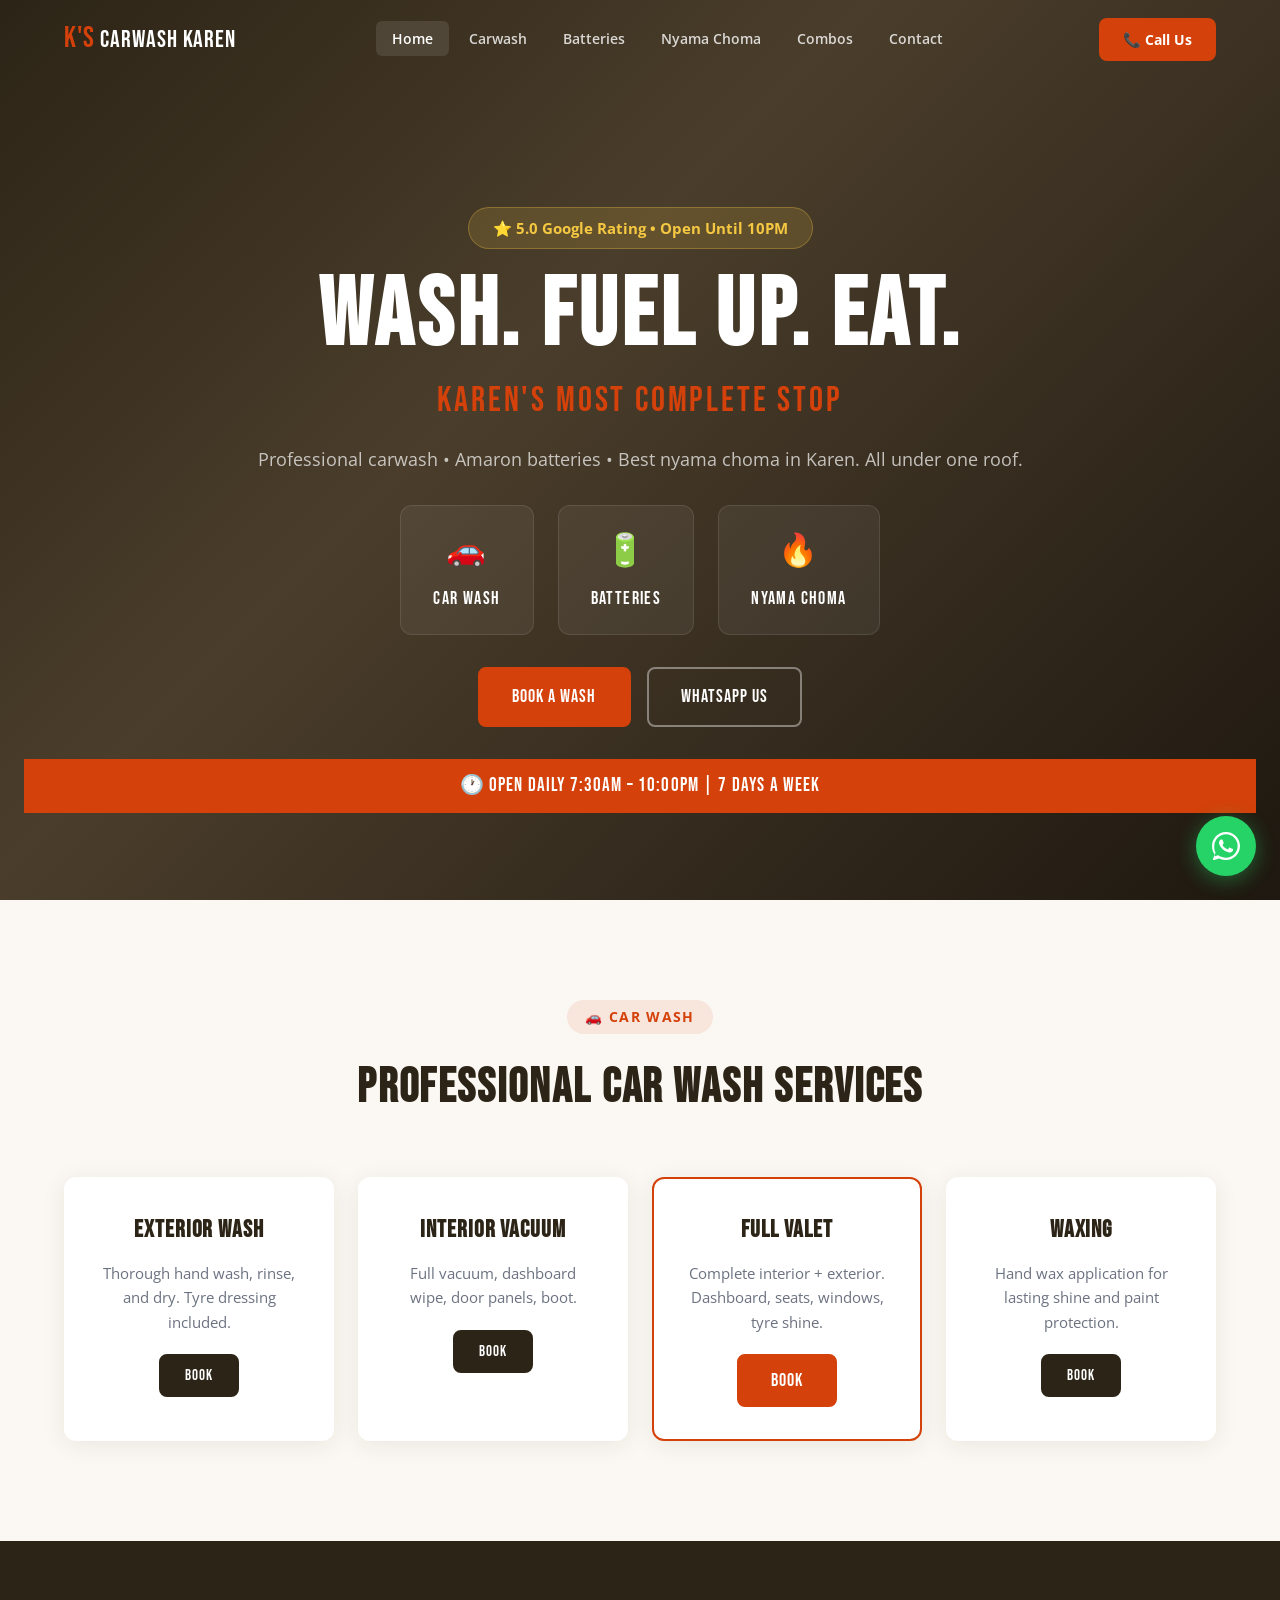
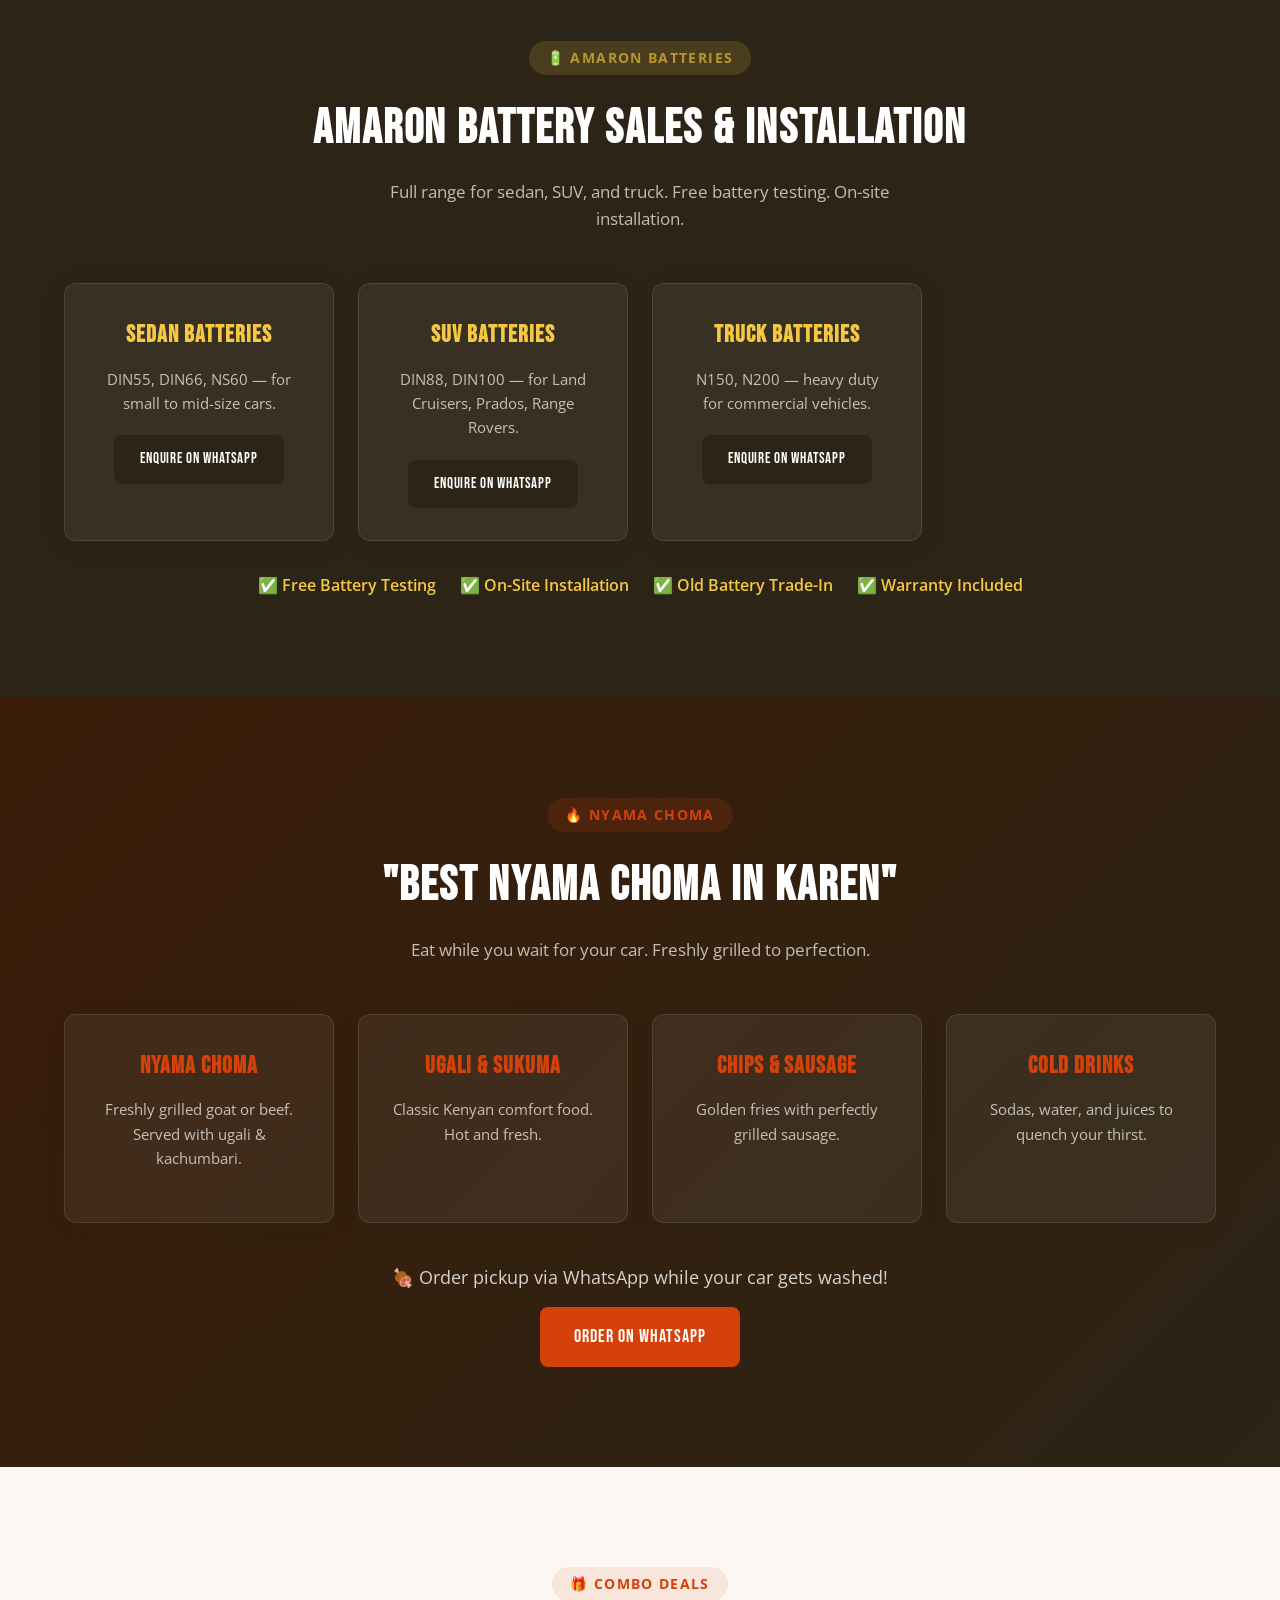
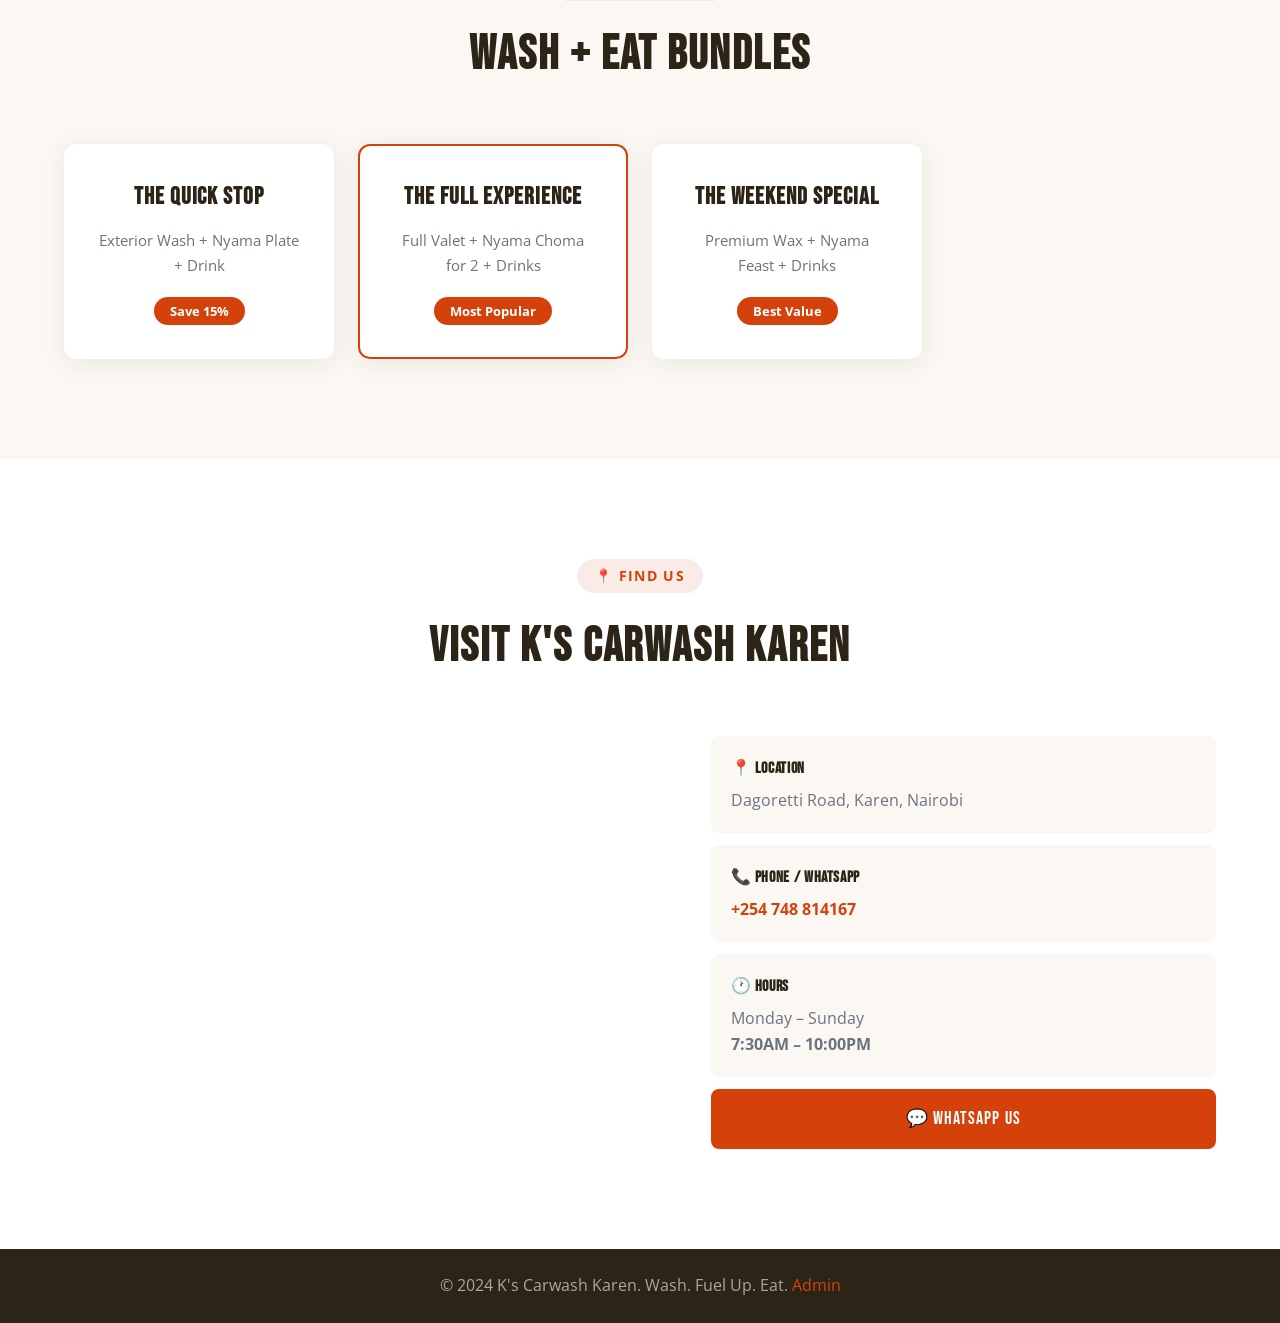
==== index.html @ 52c96e27 "Initial commit: Ks Carwash Karen website" ====
<!DOCTYPE html>
<html lang="en">
<head>
    <meta charset="UTF-8">
    <meta name="viewport" content="width=device-width, initial-scale=1.0">
    <title>K's Carwash Karen | Car Wash + Amaron Batteries + Nyama Choma | Open Until 10PM</title>
    <meta name="description" content="Karen's best carwash on Dagoretti Road. Full valet, Amaron batteries, best nyama choma in Karen. Open 7:30AM–10PM daily. Call +254 748 814167.">
    <link rel="preconnect" href="https://fonts.googleapis.com">
    <link href="https://fonts.googleapis.com/css2?family=Bebas+Neue&family=Open+Sans:wght@300;400;600;700&display=swap" rel="stylesheet">
    <link rel="stylesheet" href="style.css">
</head>
<body>
    <nav class="navbar" id="navbar">
        <div class="nav-container">
            <a href="#home" class="nav-logo"><span class="logo-k">K's</span> Carwash Karen</a>
            <ul class="nav-links" id="navLinks">
                <li><a href="#home" class="nav-link active">Home</a></li>
                <li><a href="#carwash" class="nav-link">Carwash</a></li>
                <li><a href="#batteries" class="nav-link">Batteries</a></li>
                <li><a href="#nyama" class="nav-link">Nyama Choma</a></li>
                <li><a href="#combos" class="nav-link">Combos</a></li>
                <li><a href="#contact" class="nav-link">Contact</a></li>
            </ul>
            <a href="https://wa.me/254748814167" class="nav-cta" target="_blank">📞 Call Us</a>
            <button class="hamburger" id="hamburger"><span></span><span></span><span></span></button>
        </div>
    </nav>

    <!-- HERO -->
    <section id="home" class="hero">
        <div class="hero-content">
            <div class="hero-badge">⭐ 5.0 Google Rating • Open Until 10PM</div>
            <h1>WASH. FUEL UP. EAT.</h1>
            <p class="hero-tagline">Karen's Most Complete Stop</p>
            <p class="hero-sub">Professional carwash • Amaron batteries • Best nyama choma in Karen. All under one roof.</p>
            <div class="hero-pillars">
                <a href="#carwash" class="pillar"><span class="pillar-icon">🚗</span><span>CAR WASH</span></a>
                <a href="#batteries" class="pillar"><span class="pillar-icon">🔋</span><span>BATTERIES</span></a>
                <a href="#nyama" class="pillar"><span class="pillar-icon">🔥</span><span>NYAMA CHOMA</span></a>
            </div>
            <div class="hero-actions">
                <a href="#carwash" class="btn btn-primary">Book a Wash</a>
                <a href="https://wa.me/254748814167" class="btn btn-outline" target="_blank">WhatsApp Us</a>
            </div>
        </div>
        <div class="hours-banner">🕐 Open Daily 7:30AM – 10:00PM | 7 Days a Week</div>
    </section>

    <!-- CARWASH -->
    <section id="carwash" class="section">
        <div class="container">
            <div class="section-header"><span class="tag">🚗 Car Wash</span><h2>Professional Car Wash Services</h2></div>
            <div class="services-grid">
                <div class="svc-card"><h3>Exterior Wash</h3><p>Thorough hand wash, rinse, and dry. Tyre dressing included.</p><button class="btn btn-small" onclick="bookWash('Exterior Wash')">Book</button></div>
                <div class="svc-card"><h3>Interior Vacuum</h3><p>Full vacuum, dashboard wipe, door panels, boot.</p><button class="btn btn-small" onclick="bookWash('Interior Vacuum')">Book</button></div>
                <div class="svc-card featured"><h3>Full Valet</h3><p>Complete interior + exterior. Dashboard, seats, windows, tyre shine.</p><button class="btn btn-primary" onclick="bookWash('Full Valet')">Book</button></div>
                <div class="svc-card"><h3>Waxing</h3><p>Hand wax application for lasting shine and paint protection.</p><button class="btn btn-small" onclick="bookWash('Waxing')">Book</button></div>
            </div>
            <!-- Booking Form -->
            <div class="book-form-wrap" id="carwashBooking" style="display:none">
                <h3>Book Your Wash</h3>
                <form id="washForm">
                    <div class="form-row"><div class="form-group"><label>Name *</label><input type="text" name="name" required></div><div class="form-group"><label>Phone *</label><input type="tel" name="phone" required></div></div>
                    <div class="form-row"><div class="form-group"><label>Car Type</label><input type="text" name="car" placeholder="e.g. Toyota Prado"></div><div class="form-group"><label>Service</label><input type="text" name="service" id="washService" readonly></div></div>
                    <div class="form-group"><label>Preferred Date</label><input type="date" name="date"></div>
                    <button type="submit" class="btn btn-primary btn-full">Submit Booking</button>
                </form>
            </div>
        </div>
    </section>

    <!-- BATTERIES -->
    <section id="batteries" class="section bat-section">
        <div class="container">
            <div class="section-header"><span class="tag bat-tag">🔋 Amaron Batteries</span><h2>Amaron Battery Sales & Installation</h2><p>Full range for sedan, SUV, and truck. Free battery testing. On-site installation.</p></div>
            <div class="bat-grid">
                <div class="bat-card"><h3>Sedan Batteries</h3><p>DIN55, DIN66, NS60 — for small to mid-size cars.</p><a href="https://wa.me/254748814167?text=Hi%2C%20I%20need%20an%20Amaron%20battery%20for%20my%20sedan" class="btn btn-small" target="_blank">Enquire on WhatsApp</a></div>
                <div class="bat-card"><h3>SUV Batteries</h3><p>DIN88, DIN100 — for Land Cruisers, Prados, Range Rovers.</p><a href="https://wa.me/254748814167?text=Hi%2C%20I%20need%20an%20Amaron%20battery%20for%20my%20SUV" class="btn btn-small" target="_blank">Enquire on WhatsApp</a></div>
                <div class="bat-card"><h3>Truck Batteries</h3><p>N150, N200 — heavy duty for commercial vehicles.</p><a href="https://wa.me/254748814167?text=Hi%2C%20I%20need%20an%20Amaron%20truck%20battery" class="btn btn-small" target="_blank">Enquire on WhatsApp</a></div>
            </div>
            <div class="bat-features">
                <span>✅ Free Battery Testing</span>
                <span>✅ On-Site Installation</span>
                <span>✅ Old Battery Trade-In</span>
                <span>✅ Warranty Included</span>
            </div>
        </div>
    </section>

    <!-- NYAMA CHOMA -->
    <section id="nyama" class="section nyama-section">
        <div class="container">
            <div class="section-header"><span class="tag fire-tag">🔥 Nyama Choma</span><h2>"Best Nyama Choma in Karen"</h2><p>Eat while you wait for your car. Freshly grilled to perfection.</p></div>
            <div class="menu-grid">
                <div class="menu-card"><h3>Nyama Choma</h3><p>Freshly grilled goat or beef. Served with ugali & kachumbari.</p></div>
                <div class="menu-card"><h3>Ugali & Sukuma</h3><p>Classic Kenyan comfort food. Hot and fresh.</p></div>
                <div class="menu-card"><h3>Chips & Sausage</h3><p>Golden fries with perfectly grilled sausage.</p></div>
                <div class="menu-card"><h3>Cold Drinks</h3><p>Sodas, water, and juices to quench your thirst.</p></div>
            </div>
            <div class="nyama-cta">
                <p>🍖 Order pickup via WhatsApp while your car gets washed!</p>
                <a href="https://wa.me/254748814167?text=Hi%2C%20I'd%20like%20to%20order%20nyama%20choma" class="btn btn-primary" target="_blank">Order on WhatsApp</a>
            </div>
        </div>
    </section>

    <!-- COMBOS -->
    <section id="combos" class="section">
        <div class="container">
            <div class="section-header"><span class="tag">🎁 Combo Deals</span><h2>Wash + Eat Bundles</h2></div>
            <div class="combo-grid">
                <div class="combo-card"><h3>The Quick Stop</h3><p>Exterior Wash + Nyama Plate + Drink</p><span class="combo-badge">Save 15%</span></div>
                <div class="combo-card featured"><h3>The Full Experience</h3><p>Full Valet + Nyama Choma for 2 + Drinks</p><span class="combo-badge">Most Popular</span></div>
                <div class="combo-card"><h3>The Weekend Special</h3><p>Premium Wax + Nyama Feast + Drinks</p><span class="combo-badge">Best Value</span></div>
            </div>
        </div>
    </section>

    <!-- CONTACT -->
    <section id="contact" class="section contact-section">
        <div class="container">
            <div class="section-header"><span class="tag">📍 Find Us</span><h2>Visit K's Carwash Karen</h2></div>
            <div class="contact-grid">
                <div class="contact-map"><iframe src="https://www.google.com/maps/embed?pb=!1m18!1m12!1m3!1d15955!2d36.7!3d-1.32" width="100%" height="350" style="border:0;border-radius:12px" loading="lazy"></iframe></div>
                <div class="contact-info">
                    <div class="c-card"><h4>📍 Location</h4><p>Dagoretti Road, Karen, Nairobi</p></div>
                    <div class="c-card"><h4>📞 Phone / WhatsApp</h4><p><a href="tel:+254748814167">+254 748 814167</a></p></div>
                    <div class="c-card"><h4>🕐 Hours</h4><p>Monday – Sunday<br><strong>7:30AM – 10:00PM</strong></p></div>
                    <a href="https://wa.me/254748814167" class="btn btn-primary btn-full" target="_blank">💬 WhatsApp Us</a>
                </div>
            </div>
        </div>
    </section>

    <footer class="footer"><div class="container"><p>© 2024 K's Carwash Karen. Wash. Fuel Up. Eat. <a href="admin.html">Admin</a></p></div></footer>
    <a href="https://wa.me/254748814167" class="whatsapp-float" target="_blank"><svg width="28" height="28" viewBox="0 0 24 24" fill="white"><path d="M17.472 14.382c-.297-.149-1.758-.867-2.03-.967-.273-.099-.471-.148-.67.15-.197.297-.767.966-.94 1.164-.173.199-.347.223-.644.075-.297-.15-1.255-.463-2.39-1.475-.883-.788-1.48-1.761-1.653-2.059-.173-.297-.018-.458.13-.606.134-.133.298-.347.446-.52.149-.174.198-.298.298-.497.099-.198.05-.371-.025-.52-.075-.149-.669-1.612-.916-2.207-.242-.579-.487-.5-.669-.51-.173-.008-.371-.01-.57-.01-.198 0-.52.074-.792.372-.272.297-1.04 1.016-1.04 2.479 0 1.462 1.065 2.875 1.213 3.074.149.198 2.096 3.2 5.077 4.487.709.306 1.262.489 1.694.625.712.227 1.36.195 1.871.118.571-.085 1.758-.719 2.006-1.413.248-.694.248-1.289.173-1.413-.074-.124-.272-.198-.57-.347z"/><path d="M12 0C5.373 0 0 5.373 0 12c0 2.625.846 5.059 2.284 7.034L.789 23.492a.5.5 0 00.612.638l4.685-1.367A11.934 11.934 0 0012 24c6.627 0 12-5.373 12-12S18.627 0 12 0zm0 22c-2.319 0-4.476-.678-6.293-1.843l-.44-.282-3.065.894.826-3.14-.293-.454A9.958 9.958 0 012 12C2 6.486 6.486 2 12 2s10 4.486 10 10-4.486 10-10 10z"/></svg></a>
    <div class="toast" id="toast"></div>
    <script src="script.js"></script>
</body>
</html>
---- style.css ----
/* K's Carwash Karen — Charcoal #2C2416 | Fiery Orange #D4410A | Battery Yellow #F5C842 */
*,*::before,*::after{margin:0;padding:0;box-sizing:border-box}
:root{--primary:#2C2416;--primary-light:#4a3d2b;--accent:#D4410A;--yellow:#F5C842;--bg:#FBF8F3;--white:#fff;--text:#1a1a1a;--text-light:#6b7280;--shadow:0 4px 24px rgba(44,36,22,0.08);--shadow-lg:0 12px 48px rgba(44,36,22,0.14);--radius:12px;--transition:0.3s cubic-bezier(0.4,0,0.2,1)}
html{scroll-behavior:smooth}body{font-family:'Open Sans',sans-serif;background:var(--bg);color:var(--text);line-height:1.6;overflow-x:hidden}
h1,h2,h3,h4{font-family:'Bebas Neue',sans-serif;letter-spacing:0.04em}
.container{max-width:1200px;margin:0 auto;padding:0 24px}a{text-decoration:none;color:inherit;transition:var(--transition)}

.btn{display:inline-flex;align-items:center;gap:8px;padding:14px 32px;border-radius:8px;font-family:'Bebas Neue',sans-serif;font-size:1.1rem;letter-spacing:0.06em;border:2px solid transparent;cursor:pointer;transition:var(--transition)}
.btn-primary{background:var(--accent);color:var(--white);border-color:var(--accent)}.btn-primary:hover{background:#b83808;transform:translateY(-2px);box-shadow:0 8px 24px rgba(212,65,10,0.3)}
.btn-outline{background:transparent;color:var(--white);border-color:rgba(255,255,255,0.4)}.btn-outline:hover{border-color:var(--white);background:rgba(255,255,255,0.1)}
.btn-small{padding:10px 24px;font-size:0.95rem;background:var(--primary);color:var(--white);border-color:var(--primary)}.btn-small:hover{background:var(--primary-light)}
.btn-full{width:100%;justify-content:center}

.navbar{position:fixed;top:0;left:0;right:0;z-index:1000;padding:16px 0;transition:var(--transition)}.navbar.scrolled{background:rgba(44,36,22,0.97);backdrop-filter:blur(12px);padding:10px 0}
.nav-container{max-width:1200px;margin:0 auto;padding:0 24px;display:flex;align-items:center;justify-content:space-between}
.nav-logo{font-family:'Bebas Neue',sans-serif;font-size:1.5rem;color:var(--white);letter-spacing:0.04em}.logo-k{color:var(--accent);font-size:1.8rem}
.nav-links{display:flex;list-style:none;gap:4px}.nav-link{padding:8px 16px;color:rgba(255,255,255,0.8);font-size:0.9rem;font-weight:600;border-radius:6px}.nav-link:hover,.nav-link.active{color:var(--white);background:rgba(255,255,255,0.1)}
.nav-cta{padding:10px 24px;background:var(--accent);color:var(--white);border-radius:8px;font-weight:700;font-size:0.9rem}
.hamburger{display:none;background:none;border:none;cursor:pointer;padding:8px}.hamburger span{display:block;width:24px;height:2px;background:white;margin:5px 0;transition:var(--transition)}

.hero{min-height:100vh;display:flex;flex-direction:column;align-items:center;justify-content:center;text-align:center;background:linear-gradient(135deg,#2C2416 0%,#4a3d2b 40%,#1e1810 100%);padding:120px 24px 0;position:relative}
.hero-content{max-width:800px}
.hero-badge{display:inline-block;padding:8px 24px;border-radius:50px;background:rgba(245,200,66,0.15);border:1px solid rgba(245,200,66,0.3);color:var(--yellow);font-size:0.95rem;font-weight:700;margin-bottom:20px}
.hero h1{font-size:clamp(3rem,8vw,6rem);color:var(--white);margin-bottom:8px;line-height:1}
.hero-tagline{font-family:'Bebas Neue',sans-serif;font-size:clamp(1.5rem,3vw,2.2rem);color:var(--accent);margin-bottom:16px;letter-spacing:0.08em}
.hero-sub{font-size:1.1rem;color:rgba(255,255,255,0.7);margin-bottom:32px}
.hero-pillars{display:flex;gap:24px;justify-content:center;margin-bottom:32px;flex-wrap:wrap}
.pillar{display:flex;flex-direction:column;align-items:center;gap:8px;padding:20px 32px;background:rgba(255,255,255,0.06);border:1px solid rgba(255,255,255,0.1);border-radius:var(--radius);color:var(--white);font-family:'Bebas Neue',sans-serif;font-size:1.1rem;letter-spacing:0.08em;transition:var(--transition)}
.pillar:hover{background:rgba(212,65,10,0.2);border-color:var(--accent)}.pillar-icon{font-size:2rem}
.hero-actions{display:flex;gap:16px;justify-content:center;flex-wrap:wrap;margin-bottom:32px}
.hours-banner{background:var(--accent);color:var(--white);padding:12px;text-align:center;font-family:'Bebas Neue',sans-serif;font-size:1.2rem;letter-spacing:0.06em;width:100%}

.section{padding:100px 0}.section-header{text-align:center;margin-bottom:50px}
.tag{display:inline-block;padding:6px 18px;border-radius:50px;background:rgba(212,65,10,0.1);color:var(--accent);font-size:0.85rem;font-weight:700;text-transform:uppercase;letter-spacing:0.1em;margin-bottom:16px}
.bat-tag{background:rgba(245,200,66,0.15)!important;color:#b8952e!important}.fire-tag{background:rgba(212,65,10,0.15)!important}
.section-header h2{font-size:clamp(2rem,4vw,3rem);color:var(--primary);margin-bottom:12px}
.section-header p{font-size:1.05rem;color:var(--text-light);max-width:550px;margin:0 auto}

.services-grid,.bat-grid,.menu-grid,.combo-grid{display:grid;grid-template-columns:repeat(auto-fill,minmax(260px,1fr));gap:24px}
.svc-card,.bat-card,.menu-card,.combo-card{background:var(--white);padding:32px;border-radius:var(--radius);box-shadow:var(--shadow);transition:var(--transition);text-align:center;border:2px solid transparent}
.svc-card:hover,.bat-card:hover,.menu-card:hover,.combo-card:hover{transform:translateY(-6px);box-shadow:var(--shadow-lg)}
.svc-card.featured,.combo-card.featured{border-color:var(--accent);transform:scale(1.03)}
.svc-card h3,.bat-card h3,.menu-card h3,.combo-card h3{font-size:1.5rem;color:var(--primary);margin-bottom:12px}
.svc-card p,.bat-card p,.menu-card p,.combo-card p{color:var(--text-light);margin-bottom:20px;font-size:0.95rem}
.combo-badge{display:inline-block;padding:4px 16px;background:var(--accent);color:var(--white);border-radius:50px;font-size:0.8rem;font-weight:700}

.bat-section{background:var(--primary);color:var(--white)}.bat-section .section-header h2{color:var(--white)}.bat-section .section-header p{color:rgba(255,255,255,0.7)}
.bat-card{background:rgba(255,255,255,0.06);border:1px solid rgba(255,255,255,0.1);color:var(--white)}.bat-card h3{color:var(--yellow)}.bat-card p{color:rgba(255,255,255,0.7)}
.bat-features{display:flex;gap:24px;justify-content:center;flex-wrap:wrap;margin-top:32px;color:var(--yellow);font-weight:600}

.nyama-section{background:linear-gradient(135deg,#3a1c08,#2C2416)}.nyama-section .section-header h2{color:var(--white)}.nyama-section .section-header p{color:rgba(255,255,255,0.7)}
.menu-card{background:rgba(255,255,255,0.06);border:1px solid rgba(255,255,255,0.1);color:var(--white)}.menu-card h3{color:var(--accent)}.menu-card p{color:rgba(255,255,255,0.7)}
.nyama-cta{text-align:center;margin-top:40px;color:var(--white)}
.nyama-cta p{font-size:1.1rem;margin-bottom:16px;color:rgba(255,255,255,0.8)}

.book-form-wrap{max-width:600px;margin:40px auto 0;background:var(--white);padding:40px;border-radius:var(--radius);box-shadow:var(--shadow-lg)}
.book-form-wrap h3{font-size:1.8rem;color:var(--primary);margin-bottom:24px;text-align:center}
.form-row{display:grid;grid-template-columns:1fr 1fr;gap:16px}.form-group{margin-bottom:16px}
.form-group label{display:block;margin-bottom:6px;font-size:0.9rem;font-weight:700;color:var(--primary)}
.form-group input,.form-group select{width:100%;padding:12px 16px;border:1px solid rgba(0,0,0,0.12);border-radius:8px;font-family:'Open Sans',sans-serif;font-size:0.95rem;background:var(--bg)}
.form-group input:focus,.form-group select:focus{outline:none;border-color:var(--accent);box-shadow:0 0 0 3px rgba(212,65,10,0.1)}

.contact-section{background:var(--white)}.contact-grid{display:grid;grid-template-columns:1.2fr 1fr;gap:40px}
.c-card{padding:20px;background:var(--bg);border-radius:8px;margin-bottom:12px}.c-card h4{color:var(--primary);margin-bottom:6px}.c-card p{color:var(--text-light)}.c-card a{color:var(--accent);font-weight:700}

.footer{background:var(--primary);color:rgba(255,255,255,0.6);padding:24px 0;text-align:center}.footer a{color:var(--accent)}
.whatsapp-float{position:fixed;bottom:24px;right:24px;z-index:999;width:60px;height:60px;border-radius:50%;background:#25D366;display:flex;align-items:center;justify-content:center;box-shadow:0 4px 20px rgba(37,211,102,0.4);animation:pulse 2s infinite}
@keyframes pulse{0%,100%{box-shadow:0 4px 20px rgba(37,211,102,0.4)}50%{box-shadow:0 4px 30px rgba(37,211,102,0.6),0 0 0 10px rgba(37,211,102,0.1)}}
.toast{position:fixed;bottom:100px;left:50%;transform:translateX(-50%) translateY(20px);background:var(--primary);color:var(--white);padding:16px 32px;border-radius:8px;font-weight:700;z-index:3000;opacity:0;transition:var(--transition);pointer-events:none}.toast.show{opacity:1;transform:translateX(-50%) translateY(0)}
.fade-in{opacity:0;transform:translateY(30px);transition:opacity 0.6s ease,transform 0.6s ease}.fade-in.visible{opacity:1;transform:translateY(0)}

@media(max-width:768px){.nav-links{display:none;flex-direction:column;position:absolute;top:100%;left:0;right:0;background:rgba(44,36,22,0.98);padding:16px 24px}.nav-links.active{display:flex}.nav-cta{display:none}.hamburger{display:block}.services-grid,.bat-grid,.menu-grid,.combo-grid{grid-template-columns:1fr}.contact-grid{grid-template-columns:1fr}.form-row{grid-template-columns:1fr}.hero-pillars{flex-direction:column;align-items:center}.bat-features{flex-direction:column;align-items:center}}
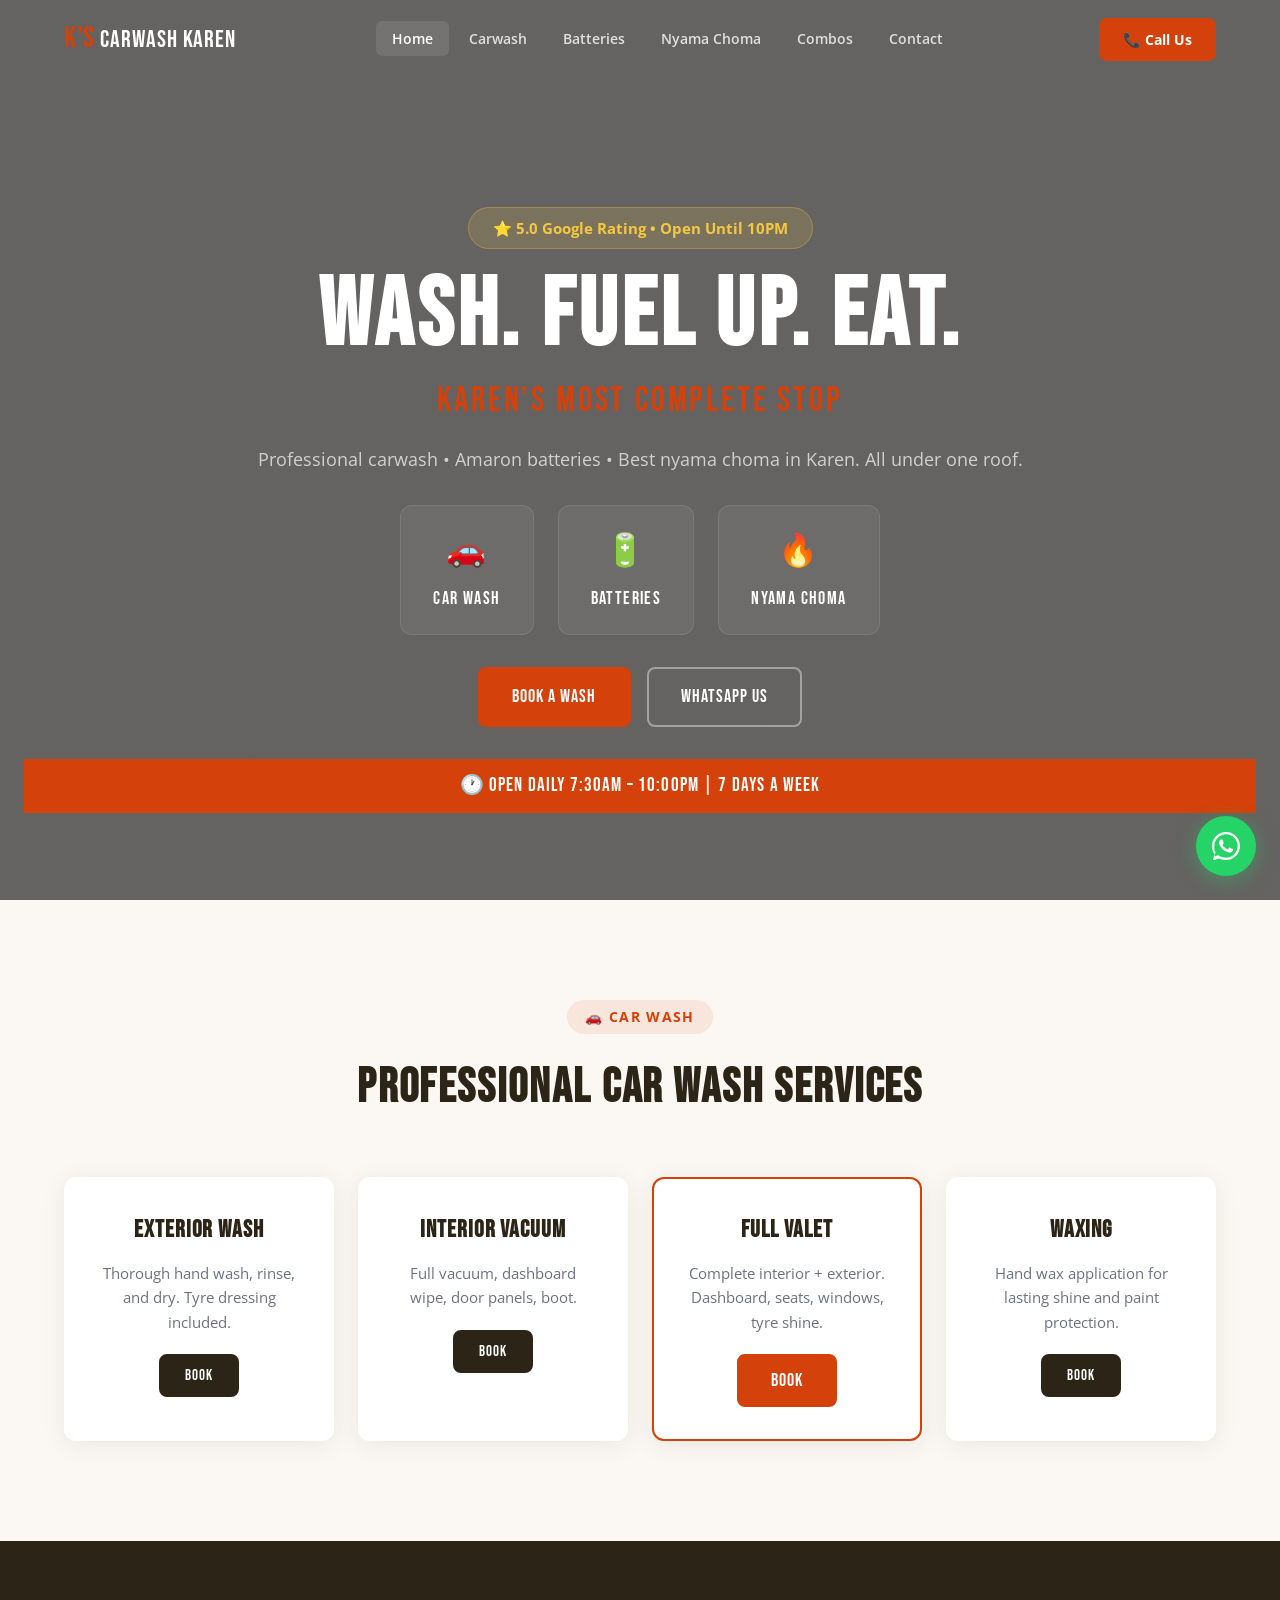
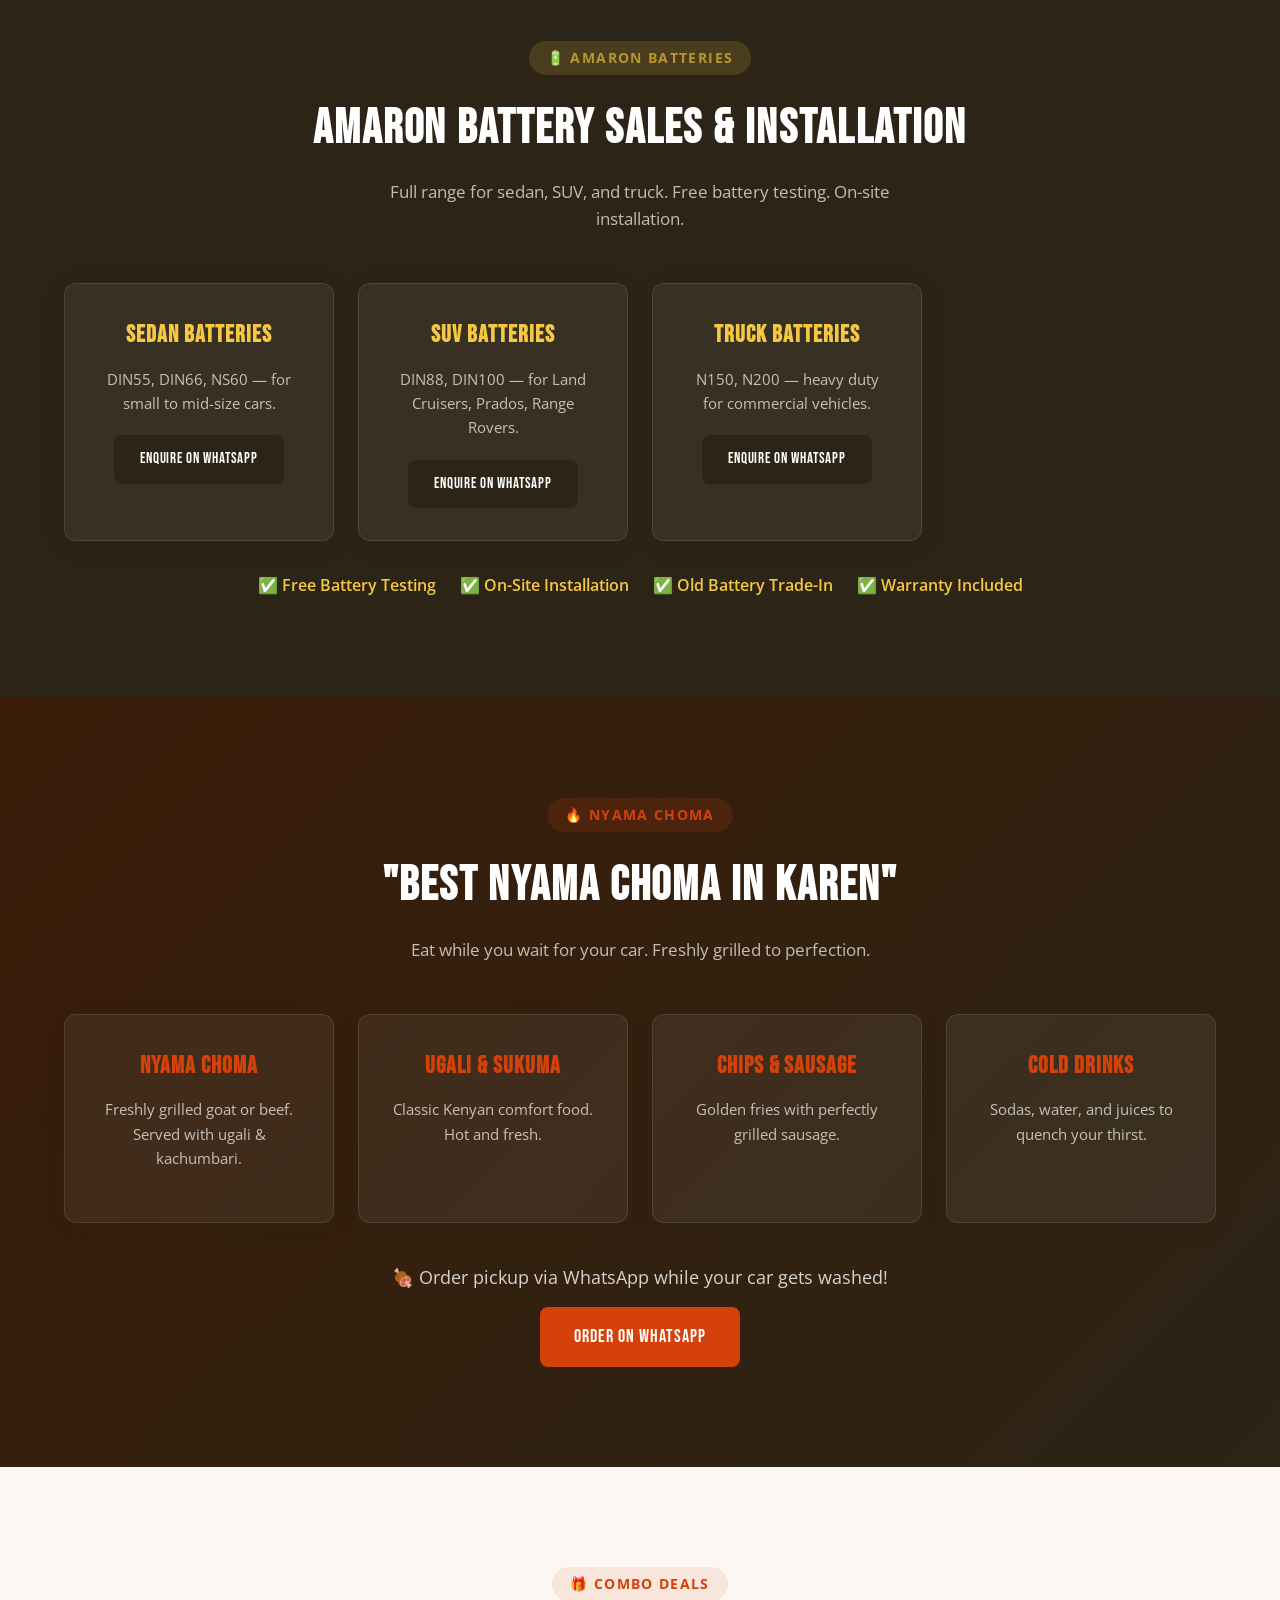
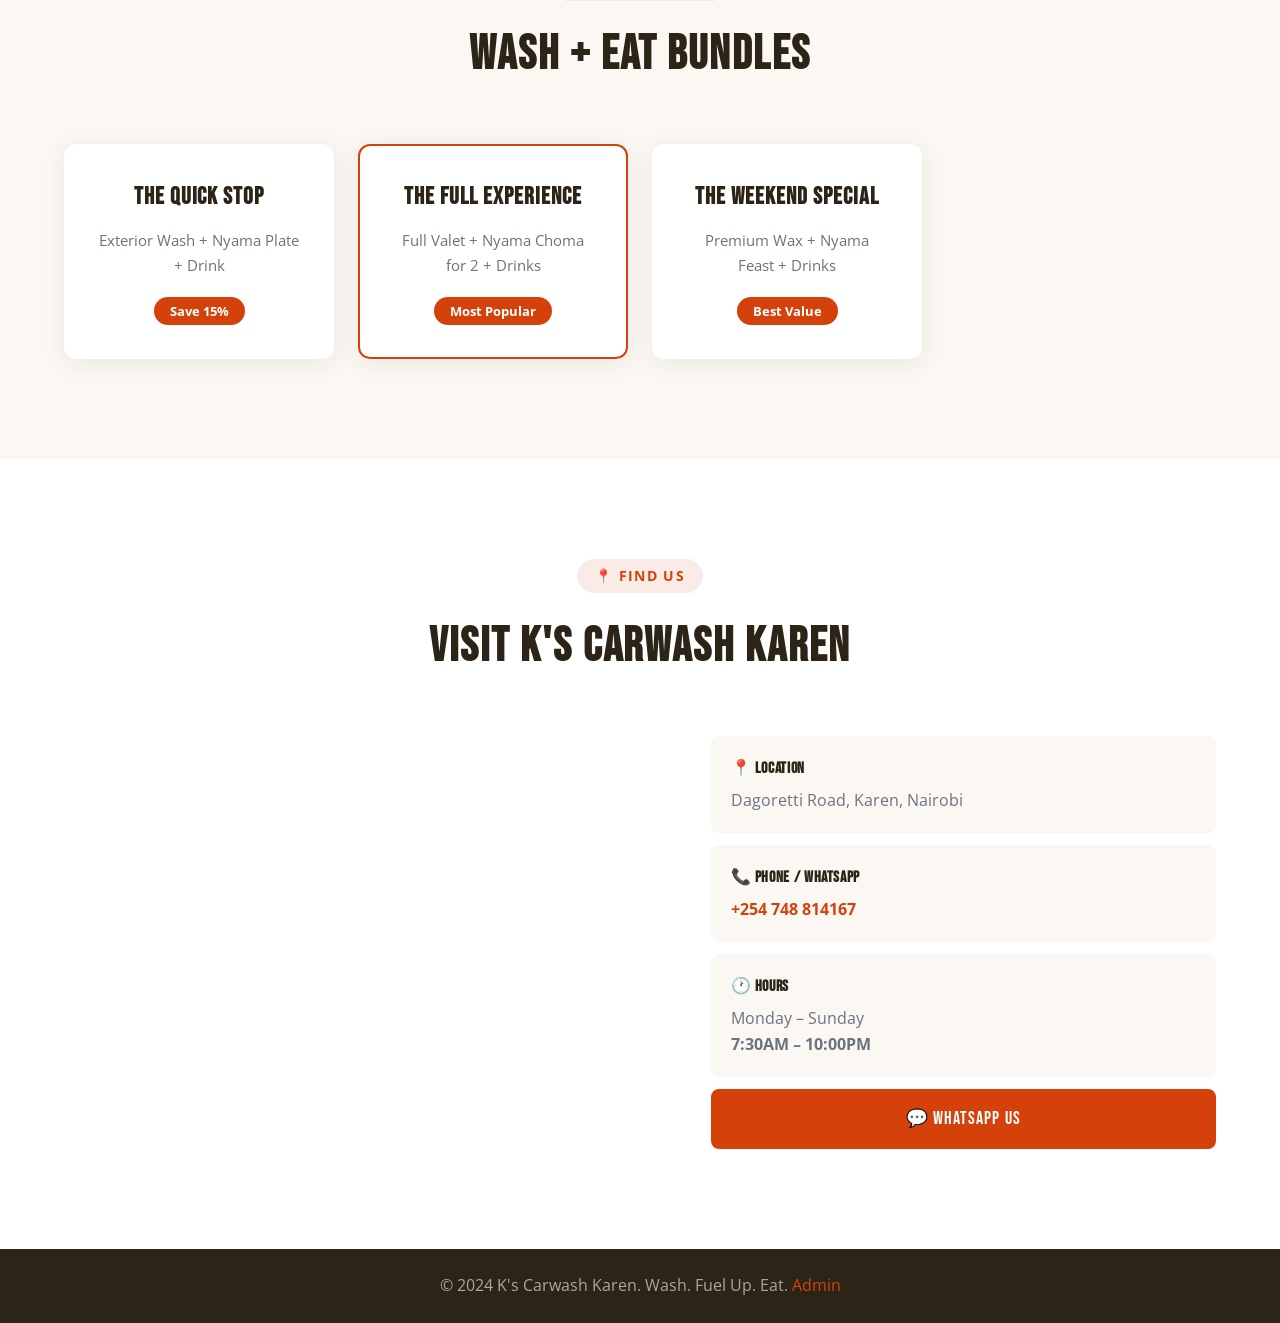
==== commit 1e5ef5c5: "Fix layout and perfectly inject background images" ====
--- a/index.html
+++ b/index.html
@@ -1,140 +1,134 @@
 <!DOCTYPE html>
+
 <html lang="en">
 <head>
-    <meta charset="UTF-8">
-    <meta name="viewport" content="width=device-width, initial-scale=1.0">
-    <title>K's Carwash Karen | Car Wash + Amaron Batteries + Nyama Choma | Open Until 10PM</title>
-    <meta name="description" content="Karen's best carwash on Dagoretti Road. Full valet, Amaron batteries, best nyama choma in Karen. Open 7:30AM–10PM daily. Call +254 748 814167.">
-    <link rel="preconnect" href="https://fonts.googleapis.com">
-    <link href="https://fonts.googleapis.com/css2?family=Bebas+Neue&family=Open+Sans:wght@300;400;600;700&display=swap" rel="stylesheet">
-    <link rel="stylesheet" href="style.css">
+<meta charset="utf-8"/>
+<meta content="width=device-width, initial-scale=1.0" name="viewport"/>
+<title>K's Carwash Karen | Car Wash + Amaron Batteries + Nyama Choma | Open Until 10PM</title>
+<meta content="Karen's best carwash on Dagoretti Road. Full valet, Amaron batteries, best nyama choma in Karen. Open 7:30AM–10PM daily. Call +254 748 814167." name="description"/>
+<link href="https://fonts.googleapis.com" rel="preconnect"/>
+<link href="https://fonts.googleapis.com/css2?family=Bebas+Neue&amp;family=Open+Sans:wght@300;400;600;700&amp;display=swap" rel="stylesheet"/>
+<link href="style.css" rel="stylesheet"/>
 </head>
 <body>
-    <nav class="navbar" id="navbar">
-        <div class="nav-container">
-            <a href="#home" class="nav-logo"><span class="logo-k">K's</span> Carwash Karen</a>
-            <ul class="nav-links" id="navLinks">
-                <li><a href="#home" class="nav-link active">Home</a></li>
-                <li><a href="#carwash" class="nav-link">Carwash</a></li>
-                <li><a href="#batteries" class="nav-link">Batteries</a></li>
-                <li><a href="#nyama" class="nav-link">Nyama Choma</a></li>
-                <li><a href="#combos" class="nav-link">Combos</a></li>
-                <li><a href="#contact" class="nav-link">Contact</a></li>
-            </ul>
-            <a href="https://wa.me/254748814167" class="nav-cta" target="_blank">📞 Call Us</a>
-            <button class="hamburger" id="hamburger"><span></span><span></span><span></span></button>
-        </div>
-    </nav>
-
-    <!-- HERO -->
-    <section id="home" class="hero">
-        <div class="hero-content">
-            <div class="hero-badge">⭐ 5.0 Google Rating • Open Until 10PM</div>
-            <h1>WASH. FUEL UP. EAT.</h1>
-            <p class="hero-tagline">Karen's Most Complete Stop</p>
-            <p class="hero-sub">Professional carwash • Amaron batteries • Best nyama choma in Karen. All under one roof.</p>
-            <div class="hero-pillars">
-                <a href="#carwash" class="pillar"><span class="pillar-icon">🚗</span><span>CAR WASH</span></a>
-                <a href="#batteries" class="pillar"><span class="pillar-icon">🔋</span><span>BATTERIES</span></a>
-                <a href="#nyama" class="pillar"><span class="pillar-icon">🔥</span><span>NYAMA CHOMA</span></a>
-            </div>
-            <div class="hero-actions">
-                <a href="#carwash" class="btn btn-primary">Book a Wash</a>
-                <a href="https://wa.me/254748814167" class="btn btn-outline" target="_blank">WhatsApp Us</a>
-            </div>
-        </div>
-        <div class="hours-banner">🕐 Open Daily 7:30AM – 10:00PM | 7 Days a Week</div>
-    </section>
-
-    <!-- CARWASH -->
-    <section id="carwash" class="section">
-        <div class="container">
-            <div class="section-header"><span class="tag">🚗 Car Wash</span><h2>Professional Car Wash Services</h2></div>
-            <div class="services-grid">
-                <div class="svc-card"><h3>Exterior Wash</h3><p>Thorough hand wash, rinse, and dry. Tyre dressing included.</p><button class="btn btn-small" onclick="bookWash('Exterior Wash')">Book</button></div>
-                <div class="svc-card"><h3>Interior Vacuum</h3><p>Full vacuum, dashboard wipe, door panels, boot.</p><button class="btn btn-small" onclick="bookWash('Interior Vacuum')">Book</button></div>
-                <div class="svc-card featured"><h3>Full Valet</h3><p>Complete interior + exterior. Dashboard, seats, windows, tyre shine.</p><button class="btn btn-primary" onclick="bookWash('Full Valet')">Book</button></div>
-                <div class="svc-card"><h3>Waxing</h3><p>Hand wax application for lasting shine and paint protection.</p><button class="btn btn-small" onclick="bookWash('Waxing')">Book</button></div>
-            </div>
-            <!-- Booking Form -->
-            <div class="book-form-wrap" id="carwashBooking" style="display:none">
-                <h3>Book Your Wash</h3>
-                <form id="washForm">
-                    <div class="form-row"><div class="form-group"><label>Name *</label><input type="text" name="name" required></div><div class="form-group"><label>Phone *</label><input type="tel" name="phone" required></div></div>
-                    <div class="form-row"><div class="form-group"><label>Car Type</label><input type="text" name="car" placeholder="e.g. Toyota Prado"></div><div class="form-group"><label>Service</label><input type="text" name="service" id="washService" readonly></div></div>
-                    <div class="form-group"><label>Preferred Date</label><input type="date" name="date"></div>
-                    <button type="submit" class="btn btn-primary btn-full">Submit Booking</button>
-                </form>
-            </div>
-        </div>
-    </section>
-
-    <!-- BATTERIES -->
-    <section id="batteries" class="section bat-section">
-        <div class="container">
-            <div class="section-header"><span class="tag bat-tag">🔋 Amaron Batteries</span><h2>Amaron Battery Sales & Installation</h2><p>Full range for sedan, SUV, and truck. Free battery testing. On-site installation.</p></div>
-            <div class="bat-grid">
-                <div class="bat-card"><h3>Sedan Batteries</h3><p>DIN55, DIN66, NS60 — for small to mid-size cars.</p><a href="https://wa.me/254748814167?text=Hi%2C%20I%20need%20an%20Amaron%20battery%20for%20my%20sedan" class="btn btn-small" target="_blank">Enquire on WhatsApp</a></div>
-                <div class="bat-card"><h3>SUV Batteries</h3><p>DIN88, DIN100 — for Land Cruisers, Prados, Range Rovers.</p><a href="https://wa.me/254748814167?text=Hi%2C%20I%20need%20an%20Amaron%20battery%20for%20my%20SUV" class="btn btn-small" target="_blank">Enquire on WhatsApp</a></div>
-                <div class="bat-card"><h3>Truck Batteries</h3><p>N150, N200 — heavy duty for commercial vehicles.</p><a href="https://wa.me/254748814167?text=Hi%2C%20I%20need%20an%20Amaron%20truck%20battery" class="btn btn-small" target="_blank">Enquire on WhatsApp</a></div>
-            </div>
-            <div class="bat-features">
-                <span>✅ Free Battery Testing</span>
-                <span>✅ On-Site Installation</span>
-                <span>✅ Old Battery Trade-In</span>
-                <span>✅ Warranty Included</span>
-            </div>
-        </div>
-    </section>
-
-    <!-- NYAMA CHOMA -->
-    <section id="nyama" class="section nyama-section">
-        <div class="container">
-            <div class="section-header"><span class="tag fire-tag">🔥 Nyama Choma</span><h2>"Best Nyama Choma in Karen"</h2><p>Eat while you wait for your car. Freshly grilled to perfection.</p></div>
-            <div class="menu-grid">
-                <div class="menu-card"><h3>Nyama Choma</h3><p>Freshly grilled goat or beef. Served with ugali & kachumbari.</p></div>
-                <div class="menu-card"><h3>Ugali & Sukuma</h3><p>Classic Kenyan comfort food. Hot and fresh.</p></div>
-                <div class="menu-card"><h3>Chips & Sausage</h3><p>Golden fries with perfectly grilled sausage.</p></div>
-                <div class="menu-card"><h3>Cold Drinks</h3><p>Sodas, water, and juices to quench your thirst.</p></div>
-            </div>
-            <div class="nyama-cta">
-                <p>🍖 Order pickup via WhatsApp while your car gets washed!</p>
-                <a href="https://wa.me/254748814167?text=Hi%2C%20I'd%20like%20to%20order%20nyama%20choma" class="btn btn-primary" target="_blank">Order on WhatsApp</a>
-            </div>
-        </div>
-    </section>
-
-    <!-- COMBOS -->
-    <section id="combos" class="section">
-        <div class="container">
-            <div class="section-header"><span class="tag">🎁 Combo Deals</span><h2>Wash + Eat Bundles</h2></div>
-            <div class="combo-grid">
-                <div class="combo-card"><h3>The Quick Stop</h3><p>Exterior Wash + Nyama Plate + Drink</p><span class="combo-badge">Save 15%</span></div>
-                <div class="combo-card featured"><h3>The Full Experience</h3><p>Full Valet + Nyama Choma for 2 + Drinks</p><span class="combo-badge">Most Popular</span></div>
-                <div class="combo-card"><h3>The Weekend Special</h3><p>Premium Wax + Nyama Feast + Drinks</p><span class="combo-badge">Best Value</span></div>
-            </div>
-        </div>
-    </section>
-
-    <!-- CONTACT -->
-    <section id="contact" class="section contact-section">
-        <div class="container">
-            <div class="section-header"><span class="tag">📍 Find Us</span><h2>Visit K's Carwash Karen</h2></div>
-            <div class="contact-grid">
-                <div class="contact-map"><iframe src="https://www.google.com/maps/embed?pb=!1m18!1m12!1m3!1d15955!2d36.7!3d-1.32" width="100%" height="350" style="border:0;border-radius:12px" loading="lazy"></iframe></div>
-                <div class="contact-info">
-                    <div class="c-card"><h4>📍 Location</h4><p>Dagoretti Road, Karen, Nairobi</p></div>
-                    <div class="c-card"><h4>📞 Phone / WhatsApp</h4><p><a href="tel:+254748814167">+254 748 814167</a></p></div>
-                    <div class="c-card"><h4>🕐 Hours</h4><p>Monday – Sunday<br><strong>7:30AM – 10:00PM</strong></p></div>
-                    <a href="https://wa.me/254748814167" class="btn btn-primary btn-full" target="_blank">💬 WhatsApp Us</a>
-                </div>
-            </div>
-        </div>
-    </section>
-
-    <footer class="footer"><div class="container"><p>© 2024 K's Carwash Karen. Wash. Fuel Up. Eat. <a href="admin.html">Admin</a></p></div></footer>
-    <a href="https://wa.me/254748814167" class="whatsapp-float" target="_blank"><svg width="28" height="28" viewBox="0 0 24 24" fill="white"><path d="M17.472 14.382c-.297-.149-1.758-.867-2.03-.967-.273-.099-.471-.148-.67.15-.197.297-.767.966-.94 1.164-.173.199-.347.223-.644.075-.297-.15-1.255-.463-2.39-1.475-.883-.788-1.48-1.761-1.653-2.059-.173-.297-.018-.458.13-.606.134-.133.298-.347.446-.52.149-.174.198-.298.298-.497.099-.198.05-.371-.025-.52-.075-.149-.669-1.612-.916-2.207-.242-.579-.487-.5-.669-.51-.173-.008-.371-.01-.57-.01-.198 0-.52.074-.792.372-.272.297-1.04 1.016-1.04 2.479 0 1.462 1.065 2.875 1.213 3.074.149.198 2.096 3.2 5.077 4.487.709.306 1.262.489 1.694.625.712.227 1.36.195 1.871.118.571-.085 1.758-.719 2.006-1.413.248-.694.248-1.289.173-1.413-.074-.124-.272-.198-.57-.347z"/><path d="M12 0C5.373 0 0 5.373 0 12c0 2.625.846 5.059 2.284 7.034L.789 23.492a.5.5 0 00.612.638l4.685-1.367A11.934 11.934 0 0012 24c6.627 0 12-5.373 12-12S18.627 0 12 0zm0 22c-2.319 0-4.476-.678-6.293-1.843l-.44-.282-3.065.894.826-3.14-.293-.454A9.958 9.958 0 012 12C2 6.486 6.486 2 12 2s10 4.486 10 10-4.486 10-10 10z"/></svg></a>
-    <div class="toast" id="toast"></div>
-    <script src="script.js"></script>
+<nav class="navbar" id="navbar">
+<div class="nav-container">
+<a class="nav-logo" href="#home"><span class="logo-k">K's</span> Carwash Karen</a>
+<ul class="nav-links" id="navLinks">
+<li><a class="nav-link active" href="#home">Home</a></li>
+<li><a class="nav-link" href="#carwash">Carwash</a></li>
+<li><a class="nav-link" href="#batteries">Batteries</a></li>
+<li><a class="nav-link" href="#nyama">Nyama Choma</a></li>
+<li><a class="nav-link" href="#combos">Combos</a></li>
+<li><a class="nav-link" href="#contact">Contact</a></li>
+</ul>
+<a class="nav-cta" href="https://wa.me/254748814167" target="_blank">📞 Call Us</a>
+<button class="hamburger" id="hamburger"><span></span><span></span><span></span></button>
+</div>
+</nav>
+<!-- HERO -->
+<section class="hero" id="home" style=" background-image: linear-gradient(rgba(0,0,0,0.6), rgba(0,0,0,0.6)), url('https://loremflickr.com/1200/800/car,wash?lock=100') !important; background-size: cover !important; background-position: center !important;">
+<div class="hero-content">
+<div class="hero-badge">⭐ 5.0 Google Rating • Open Until 10PM</div>
+<h1>WASH. FUEL UP. EAT.</h1>
+<p class="hero-tagline">Karen's Most Complete Stop</p>
+<p class="hero-sub">Professional carwash • Amaron batteries • Best nyama choma in Karen. All under one roof.</p>
+<div class="hero-pillars">
+<a class="pillar" href="#carwash"><span class="pillar-icon">🚗</span><span>CAR WASH</span></a>
+<a class="pillar" href="#batteries"><span class="pillar-icon">🔋</span><span>BATTERIES</span></a>
+<a class="pillar" href="#nyama"><span class="pillar-icon">🔥</span><span>NYAMA CHOMA</span></a>
+</div>
+<div class="hero-actions">
+<a class="btn btn-primary" href="#carwash">Book a Wash</a>
+<a class="btn btn-outline" href="https://wa.me/254748814167" target="_blank">WhatsApp Us</a>
+</div>
+</div>
+<div class="hours-banner">🕐 Open Daily 7:30AM – 10:00PM | 7 Days a Week</div>
+</section>
+<!-- CARWASH -->
+<section class="section" id="carwash">
+<div class="container">
+<div class="section-header"><span class="tag">🚗 Car Wash</span><h2>Professional Car Wash Services</h2></div>
+<div class="services-grid">
+<div class="svc-card"><h3>Exterior Wash</h3><p>Thorough hand wash, rinse, and dry. Tyre dressing included.</p><button class="btn btn-small" onclick="bookWash('Exterior Wash')">Book</button></div>
+<div class="svc-card"><h3>Interior Vacuum</h3><p>Full vacuum, dashboard wipe, door panels, boot.</p><button class="btn btn-small" onclick="bookWash('Interior Vacuum')">Book</button></div>
+<div class="svc-card featured"><h3>Full Valet</h3><p>Complete interior + exterior. Dashboard, seats, windows, tyre shine.</p><button class="btn btn-primary" onclick="bookWash('Full Valet')">Book</button></div>
+<div class="svc-card"><h3>Waxing</h3><p>Hand wax application for lasting shine and paint protection.</p><button class="btn btn-small" onclick="bookWash('Waxing')">Book</button></div>
+</div>
+<!-- Booking Form -->
+<div class="book-form-wrap" id="carwashBooking" style="display:none">
+<h3>Book Your Wash</h3>
+<form id="washForm">
+<div class="form-row"><div class="form-group"><label>Name *</label><input name="name" required="" type="text"/></div><div class="form-group"><label>Phone *</label><input name="phone" required="" type="tel"/></div></div>
+<div class="form-row"><div class="form-group"><label>Car Type</label><input name="car" placeholder="e.g. Toyota Prado" type="text"/></div><div class="form-group"><label>Service</label><input id="washService" name="service" readonly="" type="text"/></div></div>
+<div class="form-group"><label>Preferred Date</label><input name="date" type="date"/></div>
+<button class="btn btn-primary btn-full" type="submit">Submit Booking</button>
+</form>
+</div>
+</div>
+</section>
+<!-- BATTERIES -->
+<section class="section bat-section" id="batteries">
+<div class="container">
+<div class="section-header"><span class="tag bat-tag">🔋 Amaron Batteries</span><h2>Amaron Battery Sales &amp; Installation</h2><p>Full range for sedan, SUV, and truck. Free battery testing. On-site installation.</p></div>
+<div class="bat-grid">
+<div class="bat-card"><h3>Sedan Batteries</h3><p>DIN55, DIN66, NS60 — for small to mid-size cars.</p><a class="btn btn-small" href="https://wa.me/254748814167?text=Hi%2C%20I%20need%20an%20Amaron%20battery%20for%20my%20sedan" target="_blank">Enquire on WhatsApp</a></div>
+<div class="bat-card"><h3>SUV Batteries</h3><p>DIN88, DIN100 — for Land Cruisers, Prados, Range Rovers.</p><a class="btn btn-small" href="https://wa.me/254748814167?text=Hi%2C%20I%20need%20an%20Amaron%20battery%20for%20my%20SUV" target="_blank">Enquire on WhatsApp</a></div>
+<div class="bat-card"><h3>Truck Batteries</h3><p>N150, N200 — heavy duty for commercial vehicles.</p><a class="btn btn-small" href="https://wa.me/254748814167?text=Hi%2C%20I%20need%20an%20Amaron%20truck%20battery" target="_blank">Enquire on WhatsApp</a></div>
+</div>
+<div class="bat-features">
+<span>✅ Free Battery Testing</span>
+<span>✅ On-Site Installation</span>
+<span>✅ Old Battery Trade-In</span>
+<span>✅ Warranty Included</span>
+</div>
+</div>
+</section>
+<!-- NYAMA CHOMA -->
+<section class="section nyama-section" id="nyama">
+<div class="container">
+<div class="section-header"><span class="tag fire-tag">🔥 Nyama Choma</span><h2>"Best Nyama Choma in Karen"</h2><p>Eat while you wait for your car. Freshly grilled to perfection.</p></div>
+<div class="menu-grid">
+<div class="menu-card"><h3>Nyama Choma</h3><p>Freshly grilled goat or beef. Served with ugali &amp; kachumbari.</p></div>
+<div class="menu-card"><h3>Ugali &amp; Sukuma</h3><p>Classic Kenyan comfort food. Hot and fresh.</p></div>
+<div class="menu-card"><h3>Chips &amp; Sausage</h3><p>Golden fries with perfectly grilled sausage.</p></div>
+<div class="menu-card"><h3>Cold Drinks</h3><p>Sodas, water, and juices to quench your thirst.</p></div>
+</div>
+<div class="nyama-cta">
+<p>🍖 Order pickup via WhatsApp while your car gets washed!</p>
+<a class="btn btn-primary" href="https://wa.me/254748814167?text=Hi%2C%20I'd%20like%20to%20order%20nyama%20choma" target="_blank">Order on WhatsApp</a>
+</div>
+</div>
+</section>
+<!-- COMBOS -->
+<section class="section" id="combos">
+<div class="container">
+<div class="section-header"><span class="tag">🎁 Combo Deals</span><h2>Wash + Eat Bundles</h2></div>
+<div class="combo-grid">
+<div class="combo-card"><h3>The Quick Stop</h3><p>Exterior Wash + Nyama Plate + Drink</p><span class="combo-badge">Save 15%</span></div>
+<div class="combo-card featured"><h3>The Full Experience</h3><p>Full Valet + Nyama Choma for 2 + Drinks</p><span class="combo-badge">Most Popular</span></div>
+<div class="combo-card"><h3>The Weekend Special</h3><p>Premium Wax + Nyama Feast + Drinks</p><span class="combo-badge">Best Value</span></div>
+</div>
+</div>
+</section>
+<!-- CONTACT -->
+<section class="section contact-section" id="contact">
+<div class="container">
+<div class="section-header"><span class="tag">📍 Find Us</span><h2>Visit K's Carwash Karen</h2></div>
+<div class="contact-grid">
+<div class="contact-map"><iframe height="350" loading="lazy" src="https://www.google.com/maps/embed?pb=!1m18!1m12!1m3!1d15955!2d36.7!3d-1.32" style="border:0;border-radius:12px" width="100%"></iframe></div>
+<div class="contact-info">
+<div class="c-card"><h4>📍 Location</h4><p>Dagoretti Road, Karen, Nairobi</p></div>
+<div class="c-card"><h4>📞 Phone / WhatsApp</h4><p><a href="tel:+254748814167">+254 748 814167</a></p></div>
+<div class="c-card"><h4>🕐 Hours</h4><p>Monday – Sunday<br/><strong>7:30AM – 10:00PM</strong></p></div>
+<a class="btn btn-primary btn-full" href="https://wa.me/254748814167" target="_blank">💬 WhatsApp Us</a>
+</div>
+</div>
+</div>
+</section>
+<footer class="footer"><div class="container"><p>© 2024 K's Carwash Karen. Wash. Fuel Up. Eat. <a href="admin.html">Admin</a></p></div></footer>
+<a class="whatsapp-float" href="https://wa.me/254748814167" target="_blank"><svg fill="white" height="28" viewbox="0 0 24 24" width="28"><path d="M17.472 14.382c-.297-.149-1.758-.867-2.03-.967-.273-.099-.471-.148-.67.15-.197.297-.767.966-.94 1.164-.173.199-.347.223-.644.075-.297-.15-1.255-.463-2.39-1.475-.883-.788-1.48-1.761-1.653-2.059-.173-.297-.018-.458.13-.606.134-.133.298-.347.446-.52.149-.174.198-.298.298-.497.099-.198.05-.371-.025-.52-.075-.149-.669-1.612-.916-2.207-.242-.579-.487-.5-.669-.51-.173-.008-.371-.01-.57-.01-.198 0-.52.074-.792.372-.272.297-1.04 1.016-1.04 2.479 0 1.462 1.065 2.875 1.213 3.074.149.198 2.096 3.2 5.077 4.487.709.306 1.262.489 1.694.625.712.227 1.36.195 1.871.118.571-.085 1.758-.719 2.006-1.413.248-.694.248-1.289.173-1.413-.074-.124-.272-.198-.57-.347z"></path><path d="M12 0C5.373 0 0 5.373 0 12c0 2.625.846 5.059 2.284 7.034L.789 23.492a.5.5 0 00.612.638l4.685-1.367A11.934 11.934 0 0012 24c6.627 0 12-5.373 12-12S18.627 0 12 0zm0 22c-2.319 0-4.476-.678-6.293-1.843l-.44-.282-3.065.894.826-3.14-.293-.454A9.958 9.958 0 012 12C2 6.486 6.486 2 12 2s10 4.486 10 10-4.486 10-10 10z"></path></svg></a>
+<div class="toast" id="toast"></div>
+<script src="script.js"></script>
 </body>
 </html>
